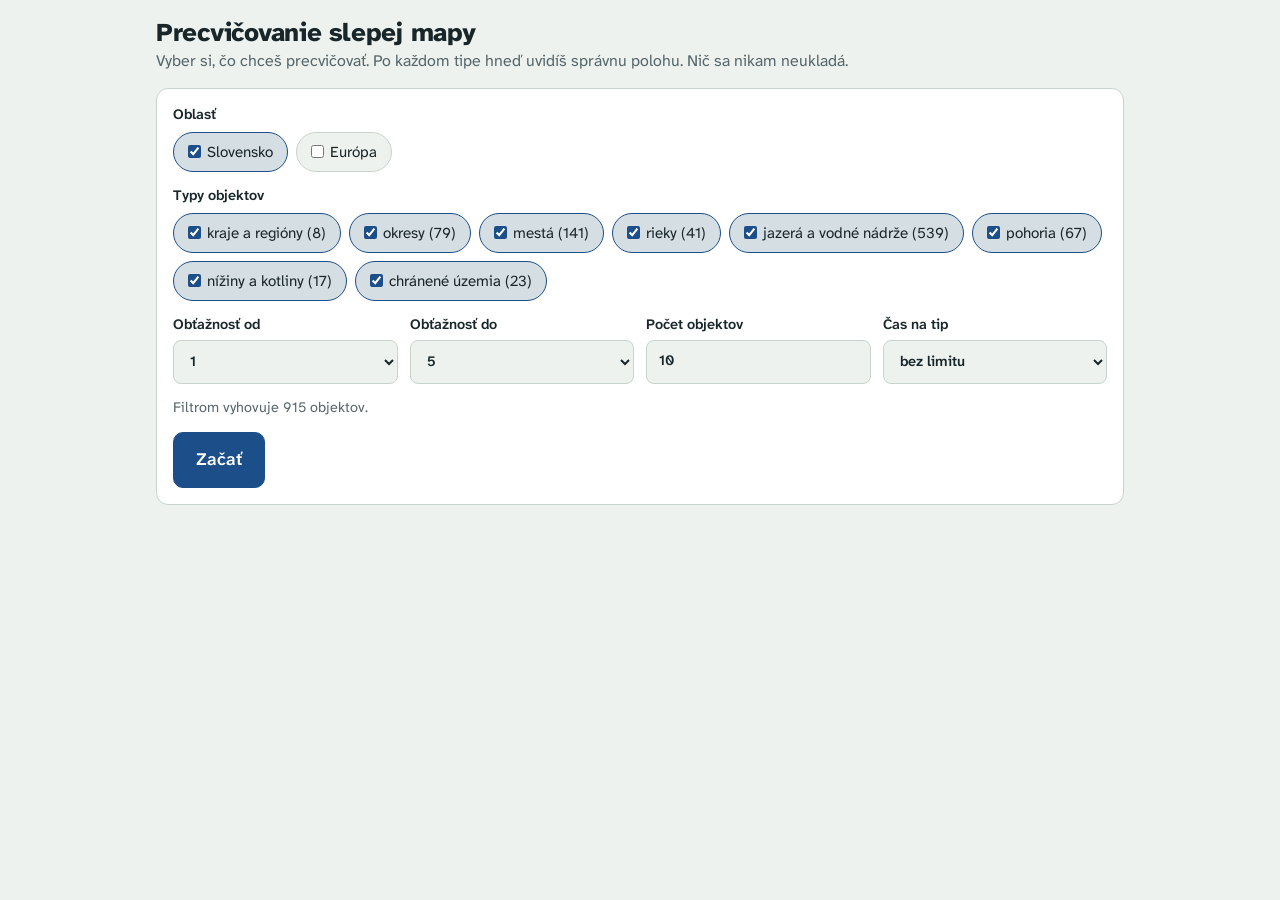
==== cvicenie.html @ 16618113 "Precvičovanie pre kohokoľvek a nové dáta Slovenska z FME - cvicenie.html: precvičovanie bez tabuľky " ====
<!DOCTYPE html>
<html lang="sk">
<head>
<meta charset="utf-8">
<meta name="viewport" content="width=device-width, initial-scale=1, viewport-fit=cover">
<title>Slepá mapa · precvičovanie</title>
<link rel="preconnect" href="https://fonts.googleapis.com">
<link rel="stylesheet" href="https://fonts.googleapis.com/css2?family=Atkinson+Hyperlegible+Next:wght@400;600;800&display=swap">
<link rel="stylesheet" href="css/app.css">
<link rel="icon" href="data:image/svg+xml,%3Csvg xmlns='http://www.w3.org/2000/svg' viewBox='0 0 32 32'%3E%3Crect width='32' height='32' rx='7' fill='%231c4f8a'/%3E%3Cpath d='M7 22l6-12 5 8 3-4 4 8z' fill='%23f5f7ea'/%3E%3Ccircle cx='21' cy='9' r='3' fill='%23ff74b4'/%3E%3C/svg%3E">
</head>
<body>
<main>
  <div class="wrap" id="c-wrap">
    <section id="c-load" data-screen="c"><p class="muted"><span class="spin"></span><span id="c-load-msg" data-i18n="common.loading">Načítavam…</span></p></section>

    <section id="c-fail" data-screen="c" hidden>
      <h1 data-i18n="c.title"></h1>
      <p id="c-fail-msg" class="alert"></p>
    </section>

    <section id="c-setup" data-screen="c" hidden>
      <div>
        <h1 data-i18n="c.title"></h1>
        <p class="muted" data-i18n="c.intro"></p>
      </div>
      <div class="panel">
        <fieldset><legend data-i18n="t.regions"></legend><div id="c-regions" class="chips"></div></fieldset>
        <fieldset><legend data-i18n="t.types"></legend><div id="c-types" class="chips"></div></fieldset>
        <div class="row">
          <label for="c-dmin"><span data-i18n="t.diff_from"></span><select id="c-dmin"></select></label>
          <label for="c-dmax"><span data-i18n="t.diff_to"></span><select id="c-dmax"></select></label>
          <label for="c-n"><span data-i18n="t.count"></span><input id="c-n" type="number" min="1" max="50" inputmode="numeric"></label>
          <label for="c-time"><span data-i18n="c.time"></span><select id="c-time"></select></label>
        </div>
        <p id="c-pool" class="small muted"></p>
        <div><button class="primary big" id="c-go" type="button" data-i18n="p.start" disabled></button></div>
      </div>
    </section>

    <section id="c-end" data-screen="c" class="results" hidden>
      <div class="task">
        <div><div class="kind" id="c-end-sub"></div><h1 data-i18n="c.end_title"></h1></div>
        <div class="bigpct" id="c-end-pct"></div>
      </div>
      <div class="row">
        <button class="primary" id="c-again" type="button" data-i18n="c.again"></button>
        <button id="c-wrong" type="button"></button>
        <button id="c-settings" type="button" data-i18n="c.settings"></button>
      </div>
      <div class="mapbox" id="r-mapbox"><svg id="r-map" class="map pan" role="img"></svg></div>
      <div class="legend small muted">
        <span><span class="dot" style="background:var(--tip)"></span><span data-i18n="map.legend_tip"></span></span>
        <span><span class="dot" style="background:var(--ok)"></span><span data-i18n="map.legend_ok"></span></span>
        <span data-i18n="p.tap_item"></span>
      </div>
      <ol class="reslist" id="r-list"></ol>
    </section>
  </div>

  <section id="c-game" data-screen="c" class="game" hidden>
    <div class="hud">
      <div class="task">
        <div><div class="kind" id="g-kind"></div><div class="name" id="g-name"></div></div>
        <div class="count"><b id="g-i"></b> / <span id="g-n"></span><br><span id="g-sec"></span></div>
      </div>
      <div class="bar" id="g-bar"><i></i></div>
    </div>
    <div class="mapbox" id="g-mapbox"><svg id="g-map" class="map" role="img"></svg></div>
    <div class="foot">
      <div class="verdict" id="g-msg"></div>
      <button class="primary big" id="g-btn" type="button" disabled></button>
    </div>
  </section>
</main>

<script src="js/geo.js"></script>
<script src="js/core.js"></script>
<script src="js/data.js"></script>
<script src="js/map.js"></script>
<script src="js/practice.js"></script>
</body>
</html>
---- css/app.css ----
/* Slepá mapa: vzhľad stránky žiaka aj učiteľa. Najprv mobil na výšku, väčšie obrazovky dostanú viac miesta. */
:root{
  --bg:#eef2ee; --panel:#ffffff; --ink:#18262a; --muted:#56666a; --line:#c9d3cd;
  --map-bg:#dbe4e5; --land:#f5f7ea; --land-o:#e6ebe2; --border:#3f5148; --nb:#8a9a93; --adm:#8f9c95; --water:#4f8fb5; --city:#5a5148; --custom:#8b5a2b;
  --tip:#b3206b; --ok:#0d7a5f; --accent:#1c4f8a; --on-accent:#ffffff; --warn:#a2420b; --warn-bg:#fbe9dc; --ok-bg:#e1f2ec;
  --font:"Atkinson Hyperlegible Next",system-ui,"Segoe UI",Roboto,sans-serif;
  color-scheme:light;
}
@media (prefers-color-scheme: dark){ :root{
  --bg:#121a1c; --panel:#1a2528; --ink:#e6eeec; --muted:#9db0ae; --line:#2f3f42;
  --map-bg:#0e1618; --land:#27362f; --land-o:#1b2725; --border:#a9c0b3; --nb:#5f7376; --adm:#6d8285; --water:#5aa3cf; --city:#cfc6b8; --custom:#d39a5c;
  --tip:#ff74b4; --ok:#45d3a9; --accent:#74aef2; --on-accent:#0c1a2a; --warn:#f0a36b; --warn-bg:#3a2516; --ok-bg:#12302a; color-scheme:dark } }
*{box-sizing:border-box}
[hidden]{display:none!important}
html,body{margin:0}
body{background:var(--bg);color:var(--ink);font-family:var(--font);font-size:16px;line-height:1.45;-webkit-text-size-adjust:100%}
.wrap{max-width:1000px;margin:0 auto;padding:18px 16px 40px}
section,.stack{display:flex;flex-direction:column;gap:16px}
.stack.tight{gap:10px}
h1{font-size:1.6rem;font-weight:800;margin:0;letter-spacing:-.01em;line-height:1.2}
h2{font-size:1.2rem;font-weight:800;margin:0}
h3{font-size:1rem;font-weight:800;margin:0}
p{margin:0}
.muted{color:var(--muted)} .small{font-size:.9rem}
.ok{color:var(--ok);font-weight:600} .bad{color:var(--warn);font-weight:600}
.alert{background:var(--warn-bg);color:var(--warn);font-weight:700;border:2px solid var(--warn);border-radius:10px;padding:12px 14px}
.note{background:var(--ok-bg);border-radius:10px;padding:12px 14px}
.panel{background:var(--panel);border:1px solid var(--line);border-radius:12px;padding:16px;display:flex;flex-direction:column;gap:14px}
.row{display:flex;flex-wrap:wrap;gap:12px;align-items:flex-end}
.row > *{min-width:0}
label{display:flex;flex-direction:column;gap:4px;font-weight:600;font-size:.9rem;flex:1 1 140px}
label.inline{flex-direction:row;align-items:center;gap:8px;flex:0 1 auto}
input,select{font:inherit;color:var(--ink);background:var(--bg);border:1px solid var(--line);border-radius:8px;padding:10px 12px;width:100%;min-height:44px}
input[type=checkbox],input[type=radio]{width:auto;min-height:0;padding:0;margin:0;accent-color:var(--accent)}
fieldset{border:0;padding:0;margin:0;display:flex;flex-direction:column;gap:8px;min-width:0}
legend{font-weight:600;font-size:.9rem;padding:0;margin-bottom:6px}
.chips{display:flex;flex-wrap:wrap;gap:8px}
.chip{flex:0 0 auto;flex-direction:row;align-items:center;gap:6px;font-weight:400;font-size:.95rem;border:1px solid var(--line);border-radius:999px;padding:8px 14px;background:var(--bg);cursor:pointer;min-height:40px}
.chip:has(input:checked){border-color:var(--accent);background:color-mix(in srgb,var(--accent) 12%,var(--bg))}
button{font:inherit;font-weight:600;border-radius:10px;border:1px solid var(--line);background:var(--panel);color:var(--ink);padding:10px 16px;cursor:pointer;min-height:44px;touch-action:manipulation}
button.primary{background:var(--accent);border-color:var(--accent);color:var(--on-accent)}
a.button{display:inline-flex;align-items:center;justify-content:center;font-weight:600;border-radius:10px;border:1px solid var(--line);background:var(--panel);color:var(--ink);padding:10px 16px;min-height:44px;text-decoration:none}
a.button.primary{background:var(--accent);border-color:var(--accent);color:var(--on-accent)}
a.button.big{font-size:1.1rem;padding:14px 22px;min-height:54px}
button.big{font-size:1.1rem;padding:14px 22px;min-height:54px}
button.mini{padding:4px 10px;font-size:.85rem;min-height:34px}
button.icon{width:44px;padding:0;font-size:1.15rem}
button:disabled{opacity:.45;cursor:not-allowed}
button:focus-visible,input:focus-visible,select:focus-visible,a:focus-visible{outline:3px solid var(--accent);outline-offset:2px}
a{color:var(--accent);overflow-wrap:anywhere}
.linkbtn{border:0;background:none;padding:0;min-height:0;color:var(--accent);text-decoration:underline;font-weight:400;text-align:left}
ul.rules{margin:0;padding-left:1.2em;display:flex;flex-direction:column;gap:6px}
.seg{display:inline-flex;border:1px solid var(--line);border-radius:10px;overflow:hidden;align-self:flex-start}
.seg button{border:0;border-radius:0;background:var(--bg);color:var(--muted)}
.seg button.on{background:var(--accent);color:var(--on-accent)}
.spin{display:inline-block;width:1em;height:1em;border:3px solid var(--line);border-top-color:var(--accent);border-radius:50%;animation:spin .8s linear infinite;vertical-align:-.15em;margin-right:.5em}
@keyframes spin{to{transform:rotate(360deg)}}

/* mapa */
.mapbox{position:relative;border:1px solid var(--line);border-radius:12px;overflow:hidden;background:var(--map-bg)}
.mapbox.fixed{aspect-ratio:3/2;max-height:70vh}
@media (max-width:640px){.mapbox.fixed{aspect-ratio:1/1}}
.map{position:absolute;inset:0;display:block;width:100%;height:100%;touch-action:none;cursor:crosshair;user-select:none;-webkit-user-select:none;-webkit-touch-callout:none}
.map.pan{cursor:grab}
.zoom{position:absolute;right:8px;top:8px;display:flex;flex-direction:column;gap:6px}
.zoom button{width:44px;height:44px;padding:0;font-size:1.35rem;line-height:1;opacity:.92}
.mapmsg{position:absolute;inset:0;display:flex;align-items:center;justify-content:center;color:var(--muted);pointer-events:none}
.legend{display:flex;gap:8px 16px;flex-wrap:wrap;align-items:center}
.dot{display:inline-block;width:.8em;height:.8em;border-radius:50%;margin-right:.35em;vertical-align:-.05em}

/* žiak */
.names{display:grid;grid-template-columns:repeat(auto-fill,minmax(160px,1fr));gap:8px}
.namebtn{text-align:left;padding:14px;min-height:54px}
.game{display:flex;flex-direction:column;height:100vh;height:100dvh;max-width:1200px;margin:0 auto;gap:0}
.hud{padding:10px 14px 8px;display:flex;flex-direction:column;gap:6px}
.task{display:flex;justify-content:space-between;align-items:flex-end;gap:12px}
.task .name{font-size:1.65rem;font-weight:800;line-height:1.1;overflow-wrap:anywhere}
.task .kind{font-size:.9rem;color:var(--muted)}
.count{font-variant-numeric:tabular-nums;color:var(--muted);text-align:right;white-space:nowrap;font-size:.95rem}
.count b{color:var(--ink);font-size:1.25rem}
.bar{height:8px;background:var(--line);border-radius:4px;overflow:hidden}
.bar > i{display:block;height:100%;width:100%;background:var(--accent);transition:width .2s linear}
.bar.low > i{background:var(--warn)}
.game .mapbox{flex:1 1 auto;min-height:200px;margin:0 8px;border-radius:12px}
.foot{padding:10px 14px calc(12px + env(safe-area-inset-bottom));display:flex;gap:12px;align-items:center;justify-content:space-between}
.verdict{font-weight:600;flex:1 1 auto}
.verdict b{font-size:1.35rem;font-weight:800;font-variant-numeric:tabular-nums}
.foot button{flex:0 0 auto}
.score{display:flex;flex-wrap:wrap;gap:8px 32px}
.score div{display:flex;flex-direction:column}
.score b{font-size:1.6rem;font-weight:800;line-height:1.15;font-variant-numeric:tabular-nums}
.bigpct{font-size:3rem;font-weight:800;line-height:1;font-variant-numeric:tabular-nums}
.cover{position:fixed;inset:0;z-index:20;background:rgba(10,18,20,.85);display:flex;align-items:center;justify-content:center;padding:16px;cursor:pointer}
.cover .alert{max-width:420px;text-align:center;font-size:1.15rem}
.results .mapbox{height:62vh;height:62dvh;min-height:280px}
.reslist{list-style:none;margin:0;padding:0;display:flex;flex-direction:column;gap:6px}
.reslist button{width:100%;display:grid;grid-template-columns:34px 1fr auto;gap:10px;align-items:center;text-align:left;font-weight:400;padding:10px 12px}
.reslist button.sel{border-color:var(--accent);box-shadow:0 0 0 2px var(--accent) inset}
.tipnum{display:inline-flex;align-items:center;justify-content:center;width:28px;height:28px;border-radius:50%;background:var(--tip);color:#fff;font-weight:800;font-size:.9rem}
.tipnum.none{background:var(--muted)}
.reslist .r{text-align:right;font-variant-numeric:tabular-nums;font-weight:700;white-space:nowrap}
.reslist .r span{display:block;font-weight:400;color:var(--muted);font-size:.85rem}
.sheet{width:100%;height:auto;border:1px solid var(--line);border-radius:10px;display:block;background:#fff}

/* učiteľ */
.top{display:flex;justify-content:space-between;align-items:center;gap:12px;flex-wrap:wrap}
.tabs{display:flex;gap:4px;flex-wrap:wrap;border-bottom:2px solid var(--line)}
.tabs button{border:0;border-radius:8px 8px 0 0;background:none;color:var(--muted);padding:10px 14px;margin-bottom:-2px;border-bottom:3px solid transparent;min-height:44px}
.tabs button.on{color:var(--ink);border-bottom-color:var(--accent)}
.tablebox{overflow-x:auto;background:var(--panel);border:1px solid var(--line);border-radius:12px}
table{border-collapse:collapse;width:100%;font-size:.95rem}
th,td{text-align:left;padding:8px 12px;border-bottom:1px solid var(--line);vertical-align:middle}
th{font-size:.78rem;text-transform:uppercase;letter-spacing:.04em;color:var(--muted);font-weight:600}
tr:last-child td{border-bottom:0}
.tablebox td:first-child{white-space:nowrap}
td.num,th.num{text-align:right;font-variant-numeric:tabular-nums}
td.num{font-weight:600}
tr.sel td{background:var(--bg)}
.badge{display:inline-block;font-size:.8rem;font-weight:600;border:1px solid var(--line);border-radius:999px;padding:2px 10px;color:var(--muted);vertical-align:middle;white-space:nowrap}
.badge.open{color:var(--ok);border-color:var(--ok)}
.qr{width:150px;flex:0 0 auto;background:#fff;border-radius:8px;padding:4px}
.qr svg{display:block;width:100%;height:auto}
.qrbig{background:#fff;border-radius:16px;padding:20px;display:flex;flex-direction:column;align-items:center;gap:12px;color:#18262a;max-width:min(92vw,620px);cursor:default}
.qrbig .qr{width:min(80vw,72vh,560px);padding:0}
.qrbig b{font-size:1.4rem}
.testhead{display:flex;gap:16px;justify-content:space-between;align-items:flex-start;flex-wrap:wrap}
.slots{list-style:none;margin:0;padding:0;display:flex;flex-direction:column;gap:8px}
.slot{display:grid;grid-template-columns:30px 1fr auto auto;gap:6px;align-items:center}
.slot .n{color:var(--muted);font-variant-numeric:tabular-nums;text-align:right}
.combo{position:relative}
.combo input{padding-right:12px}
.combo input.filled{font-weight:600}
.combo .hint{position:absolute;right:12px;top:50%;transform:translateY(-50%);font-size:.8rem;color:var(--muted);pointer-events:none;white-space:nowrap}
.sugg{position:absolute;left:0;right:0;top:calc(100% + 4px);z-index:15;background:var(--panel);border:1px solid var(--line);border-radius:10px;box-shadow:0 8px 24px rgba(0,0,0,.18);list-style:none;margin:0;padding:4px;max-height:320px;overflow:auto}
.sugg li{padding:9px 10px;border-radius:8px;cursor:pointer;display:flex;flex-wrap:wrap;justify-content:space-between;gap:2px 10px;align-items:baseline}
.sugg li.act,.sugg li:hover{background:var(--bg)}
.sugg li span{font-size:.82rem;color:var(--muted);white-space:nowrap}
.sugg li.empty{cursor:default;color:var(--muted)}
.kv{display:grid;grid-template-columns:auto 1fr;gap:4px 14px;font-size:.95rem}
.kv dt{color:var(--muted)} .kv dd{margin:0}
.objnav{display:grid;grid-template-columns:auto 1fr auto;gap:8px;align-items:end}
footer.foot2{margin-top:28px;color:var(--muted);font-size:.85rem;display:flex;gap:12px;flex-wrap:wrap;justify-content:space-between}
/* telefón na šírku: menej miesta nad a pod mapou */
@media (max-height:520px) and (orientation:landscape){
  .hud{padding:6px 14px 4px;gap:4px}
  .task .name{font-size:1.25rem}
  .task .kind{font-size:.8rem}
  .foot{padding:6px 14px calc(6px + env(safe-area-inset-bottom))}
  .foot button.big{min-height:44px;padding:8px 18px;font-size:1rem}
  .verdict b{font-size:1.1rem}
}
@media (max-width:640px){
  .wrap{padding:14px 12px 32px}
  .slot{grid-template-columns:22px 1fr auto auto;align-items:start}
  .slot .n{padding-top:12px}
  .combo .hint{position:static;transform:none;display:block;margin:3px 0 0 4px;white-space:normal}
  th,td{padding:8px 8px}
}
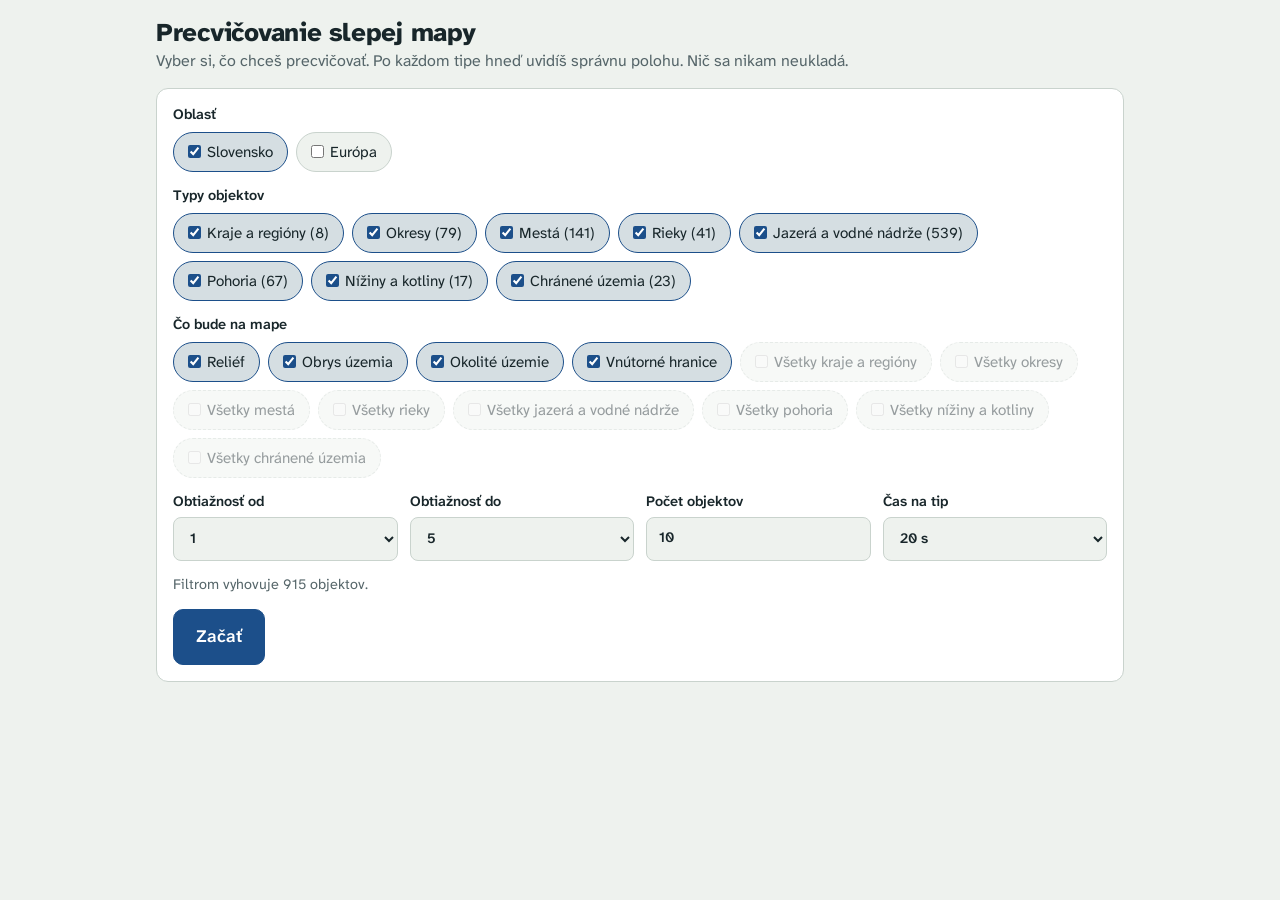
==== commit 76d4bc6c: "Verzia 2.1: dozor, pripravené testy, Učiteľ, Externí, neprítomní - Trieda a názov testu povinné, bez" ====
--- a/cvicenie.html
+++ b/cvicenie.html
@@ -27,6 +27,7 @@
       <div class="panel">
         <fieldset><legend data-i18n="t.regions"></legend><div id="c-regions" class="chips"></div></fieldset>
         <fieldset><legend data-i18n="t.types"></legend><div id="c-types" class="chips"></div></fieldset>
+        <fieldset><legend data-i18n="t.on_map"></legend><div id="c-base" class="chips"></div></fieldset>
         <div class="row">
           <label for="c-dmin"><span data-i18n="t.diff_from"></span><select id="c-dmin"></select></label>
           <label for="c-dmax"><span data-i18n="t.diff_to"></span><select id="c-dmax"></select></label>
@@ -61,7 +62,7 @@
   <section id="c-game" data-screen="c" class="game" hidden>
     <div class="hud">
       <div class="task">
-        <div><div class="kind" id="g-kind"></div><div class="name" id="g-name"></div></div>
+        <div class="name" id="g-name"></div>
         <div class="count"><b id="g-i"></b> / <span id="g-n"></span><br><span id="g-sec"></span></div>
       </div>
       <div class="bar" id="g-bar"><i></i></div>
--- a/css/app.css
+++ b/css/app.css
@@ -37,6 +37,8 @@
 .chips{display:flex;flex-wrap:wrap;gap:8px}
 .chip{flex:0 0 auto;flex-direction:row;align-items:center;gap:6px;font-weight:400;font-size:.95rem;border:1px solid var(--line);border-radius:999px;padding:8px 14px;background:var(--bg);cursor:pointer;min-height:40px}
 .chip:has(input:checked){border-color:var(--accent);background:color-mix(in srgb,var(--accent) 12%,var(--bg))}
+.chip:has(input:disabled){opacity:.45;cursor:not-allowed;border-style:dashed}
+.invalid{border-color:var(--warn)!important;box-shadow:0 0 0 2px var(--warn)}
 button{font:inherit;font-weight:600;border-radius:10px;border:1px solid var(--line);background:var(--panel);color:var(--ink);padding:10px 16px;cursor:pointer;min-height:44px;touch-action:manipulation}
 button.primary{background:var(--accent);border-color:var(--accent);color:var(--on-accent)}
 a.button{display:inline-flex;align-items:center;justify-content:center;font-weight:600;border-radius:10px;border:1px solid var(--line);background:var(--panel);color:var(--ink);padding:10px 16px;min-height:44px;text-decoration:none}
@@ -71,6 +73,8 @@
 /* žiak */
 .names{display:grid;grid-template-columns:repeat(auto-fill,minmax(160px,1fr));gap:8px}
 .namebtn{text-align:left;padding:14px;min-height:54px}
+.namebtn.teacher{border-style:dashed;color:var(--muted)}
+.names .sep{grid-column:1/-1;border-top:1px solid var(--line);margin:6px 0 2px}
 .game{display:flex;flex-direction:column;height:100vh;height:100dvh;max-width:1200px;margin:0 auto;gap:0}
 .hud{padding:10px 14px 8px;display:flex;flex-direction:column;gap:6px}
 .task{display:flex;justify-content:space-between;align-items:flex-end;gap:12px}
@@ -139,6 +143,13 @@
 .kv{display:grid;grid-template-columns:auto 1fr;gap:4px 14px;font-size:.95rem}
 .kv dt{color:var(--muted)} .kv dd{margin:0}
 .objnav{display:grid;grid-template-columns:auto 1fr auto;gap:8px;align-items:end}
+.avgbox{display:flex;align-items:flex-end;gap:8px 20px;flex-wrap:wrap}
+.avgbox .bigpct{margin-top:2px}
+.listbtn{align-self:flex-start}
+.qrbig .bad{font-size:1rem;text-align:center}
+td.absent{color:var(--muted)}
+td.act{text-align:right;white-space:nowrap}
+body.dozor #t-nav,body.dozor #sub-tabs,body.dozor #test-dozor-btn{display:none!important}
 footer.foot2{margin-top:28px;color:var(--muted);font-size:.85rem;display:flex;gap:12px;flex-wrap:wrap;justify-content:space-between}
 /* telefón na šírku: menej miesta nad a pod mapou */
 @media (max-height:520px) and (orientation:landscape){
@@ -156,3 +167,21 @@
   .combo .hint{position:static;transform:none;display:block;margin:3px 0 0 4px;white-space:normal}
   th,td{padding:8px 8px}
 }
+
+/* papier pre dozor (tlač) */
+#print-sheet{display:none}
+@media print{
+  @page{size:A4;margin:14mm}
+  body{background:#fff;color:#000}
+  body > *:not(#print-sheet){display:none!important}
+  #print-sheet{display:block!important;font-size:12pt;line-height:1.4}
+  #print-sheet h1{font-size:20pt;margin:0 0 4px}
+  #print-sheet h2{font-size:14pt;margin:14px 0 6px}
+  #print-sheet .pr-qrs{display:flex;gap:10mm;margin:8mm 0}
+  #print-sheet .pr-qr{flex:1 1 0;border:1px solid #999;border-radius:4mm;padding:5mm;text-align:center}
+  #print-sheet .pr-qr h2{margin:0 0 4mm}
+  #print-sheet .qr{width:62mm;margin:0 auto;padding:0}
+  #print-sheet .pr-url{font-size:7pt;color:#444;overflow-wrap:anywhere;margin-top:3mm}
+  #print-sheet ol{margin:0;padding-left:1.3em}
+  #print-sheet li{margin-bottom:2mm}
+}
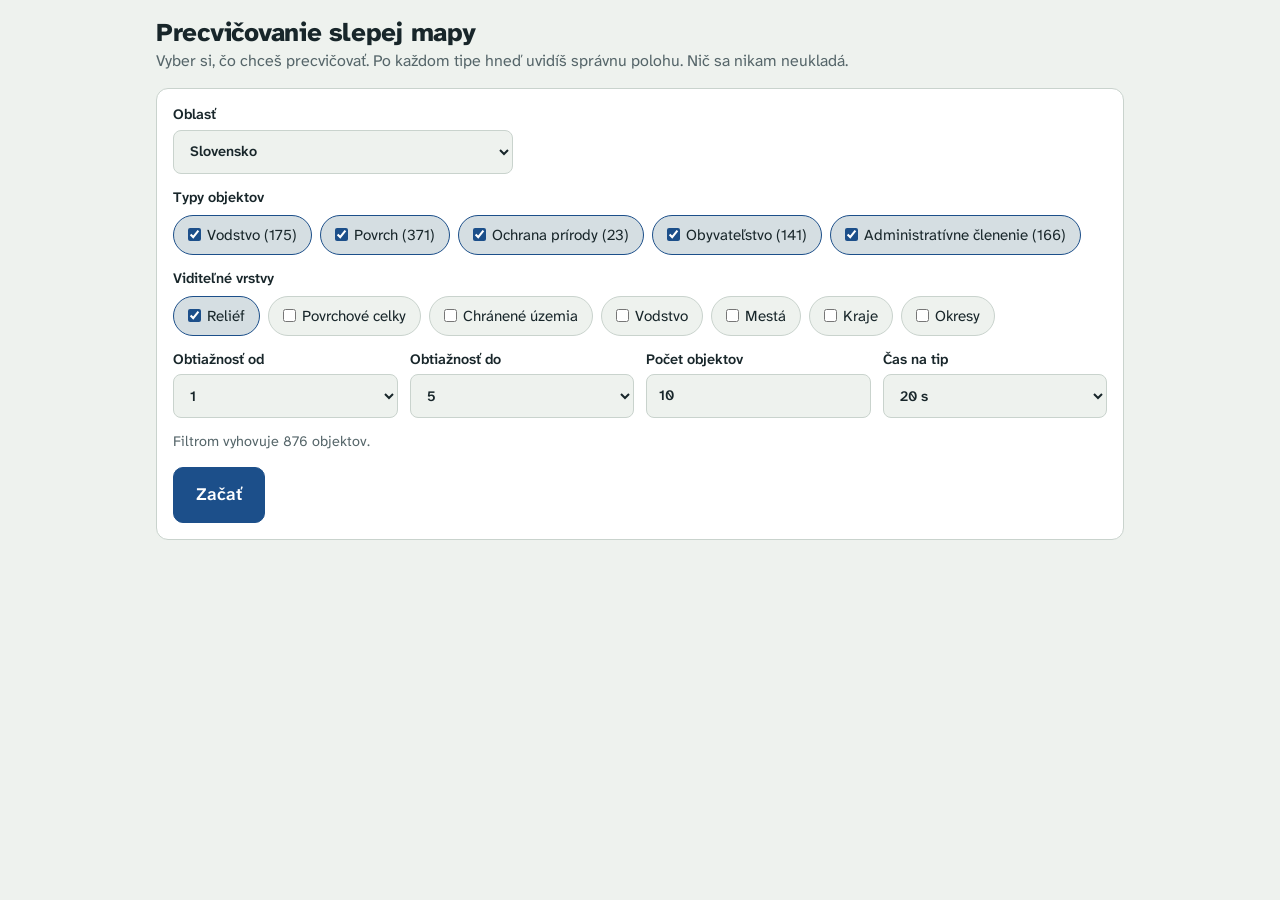
==== commit 01df47b6: "Verzia 2.3: krátka adresa, jedna oblasť, výber po skupinách, viditeľné vrstvy - precvičovanie na úvo" ====
--- a/cvicenie.html
+++ b/cvicenie.html
@@ -2,83 +2,9 @@
 <html lang="sk">
 <head>
 <meta charset="utf-8">
-<meta name="viewport" content="width=device-width, initial-scale=1, viewport-fit=cover">
 <title>Slepá mapa · precvičovanie</title>
-<link rel="preconnect" href="https://fonts.googleapis.com">
-<link rel="stylesheet" href="https://fonts.googleapis.com/css2?family=Atkinson+Hyperlegible+Next:wght@400;600;800&display=swap">
-<link rel="stylesheet" href="css/app.css">
-<link rel="icon" href="data:image/svg+xml,%3Csvg xmlns='http://www.w3.org/2000/svg' viewBox='0 0 32 32'%3E%3Crect width='32' height='32' rx='7' fill='%231c4f8a'/%3E%3Cpath d='M7 22l6-12 5 8 3-4 4 8z' fill='%23f5f7ea'/%3E%3Ccircle cx='21' cy='9' r='3' fill='%23ff74b4'/%3E%3C/svg%3E">
+<script>location.replace('./' + location.search + location.hash);</script>
+<meta http-equiv="refresh" content="0; url=./">
 </head>
-<body>
-<main>
-  <div class="wrap" id="c-wrap">
-    <section id="c-load" data-screen="c"><p class="muted"><span class="spin"></span><span id="c-load-msg" data-i18n="common.loading">Načítavam…</span></p></section>
-
-    <section id="c-fail" data-screen="c" hidden>
-      <h1 data-i18n="c.title"></h1>
-      <p id="c-fail-msg" class="alert"></p>
-    </section>
-
-    <section id="c-setup" data-screen="c" hidden>
-      <div>
-        <h1 data-i18n="c.title"></h1>
-        <p class="muted" data-i18n="c.intro"></p>
-      </div>
-      <div class="panel">
-        <fieldset><legend data-i18n="t.regions"></legend><div id="c-regions" class="chips"></div></fieldset>
-        <fieldset><legend data-i18n="t.types"></legend><div id="c-types" class="chips"></div></fieldset>
-        <fieldset><legend data-i18n="t.on_map"></legend><div id="c-base" class="chips"></div></fieldset>
-        <div class="row">
-          <label for="c-dmin"><span data-i18n="t.diff_from"></span><select id="c-dmin"></select></label>
-          <label for="c-dmax"><span data-i18n="t.diff_to"></span><select id="c-dmax"></select></label>
-          <label for="c-n"><span data-i18n="t.count"></span><input id="c-n" type="number" min="1" max="50" inputmode="numeric"></label>
-          <label for="c-time"><span data-i18n="c.time"></span><select id="c-time"></select></label>
-        </div>
-        <p id="c-pool" class="small muted"></p>
-        <div><button class="primary big" id="c-go" type="button" data-i18n="p.start" disabled></button></div>
-      </div>
-    </section>
-
-    <section id="c-end" data-screen="c" class="results" hidden>
-      <div class="task">
-        <div><div class="kind" id="c-end-sub"></div><h1 data-i18n="c.end_title"></h1></div>
-        <div class="bigpct" id="c-end-pct"></div>
-      </div>
-      <div class="row">
-        <button class="primary" id="c-again" type="button" data-i18n="c.again"></button>
-        <button id="c-wrong" type="button"></button>
-        <button id="c-settings" type="button" data-i18n="c.settings"></button>
-      </div>
-      <div class="mapbox" id="r-mapbox"><svg id="r-map" class="map pan" role="img"></svg></div>
-      <div class="legend small muted">
-        <span><span class="dot" style="background:var(--tip)"></span><span data-i18n="map.legend_tip"></span></span>
-        <span><span class="dot" style="background:var(--ok)"></span><span data-i18n="map.legend_ok"></span></span>
-        <span data-i18n="p.tap_item"></span>
-      </div>
-      <ol class="reslist" id="r-list"></ol>
-    </section>
-  </div>
-
-  <section id="c-game" data-screen="c" class="game" hidden>
-    <div class="hud">
-      <div class="task">
-        <div class="name" id="g-name"></div>
-        <div class="count"><b id="g-i"></b> / <span id="g-n"></span><br><span id="g-sec"></span></div>
-      </div>
-      <div class="bar" id="g-bar"><i></i></div>
-    </div>
-    <div class="mapbox" id="g-mapbox"><svg id="g-map" class="map" role="img"></svg></div>
-    <div class="foot">
-      <div class="verdict" id="g-msg"></div>
-      <button class="primary big" id="g-btn" type="button" disabled></button>
-    </div>
-  </section>
-</main>
-
-<script src="js/geo.js"></script>
-<script src="js/core.js"></script>
-<script src="js/data.js"></script>
-<script src="js/map.js"></script>
-<script src="js/practice.js"></script>
-</body>
+<body><p>Precvičovanie je presunuté na <a href="./">úvodnú stránku aplikácie</a>.</p></body>
 </html>
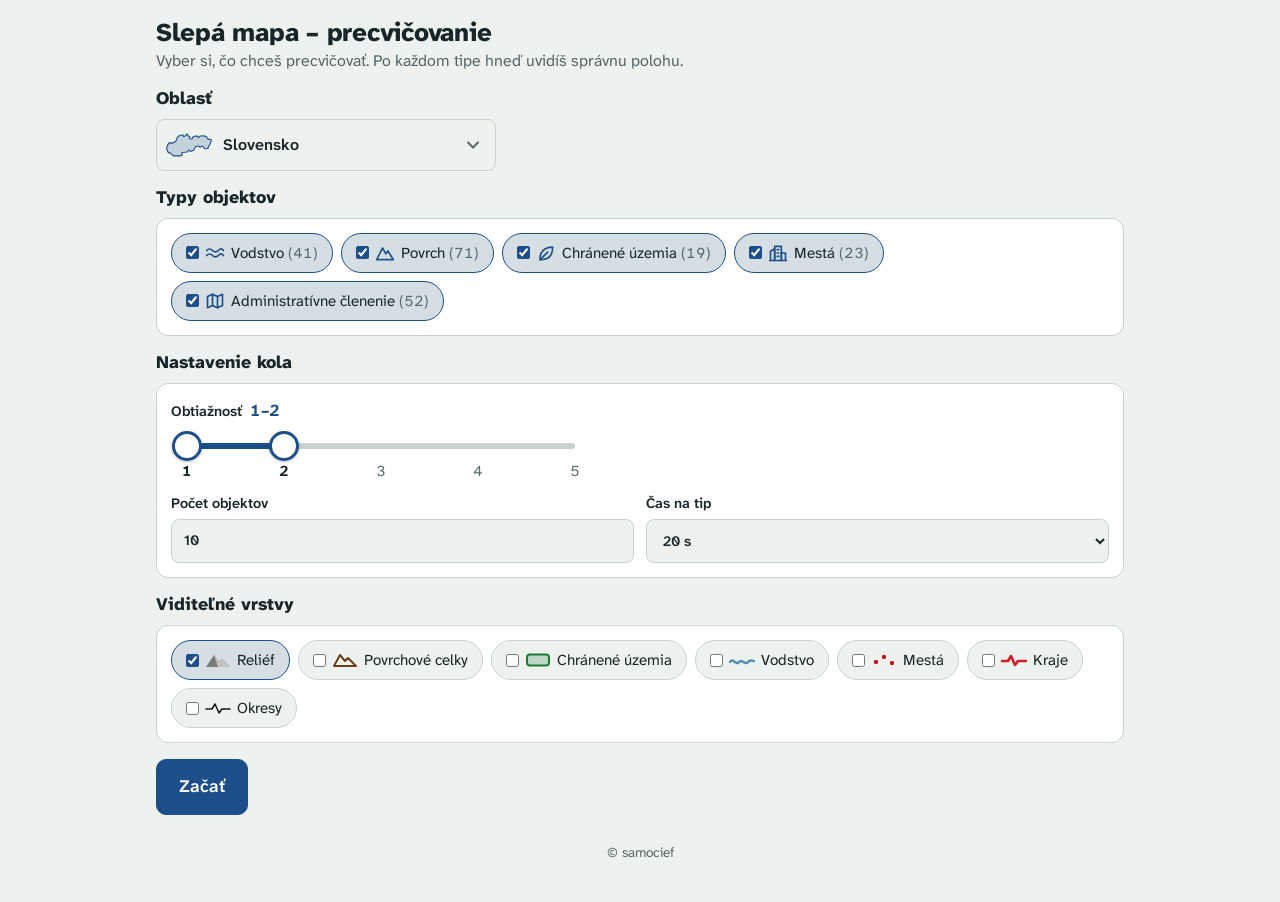
==== commit 7d54bf90: "2.11.1: nadpis „Slepá mapa – precvičovanie“, podpis © samocief Co-Authored-By: Claude Opus 5.5 <nore" ====
--- a/cvicenie.html
+++ b/cvicenie.html
@@ -2,7 +2,7 @@
 <html lang="sk">
 <head>
 <meta charset="utf-8">
-<title>Slepá mapa · precvičovanie</title>
+<title>Slepá mapa – precvičovanie</title>
 <script>location.replace('./' + location.search + location.hash);</script>
 <meta http-equiv="refresh" content="0; url=./">
 </head>
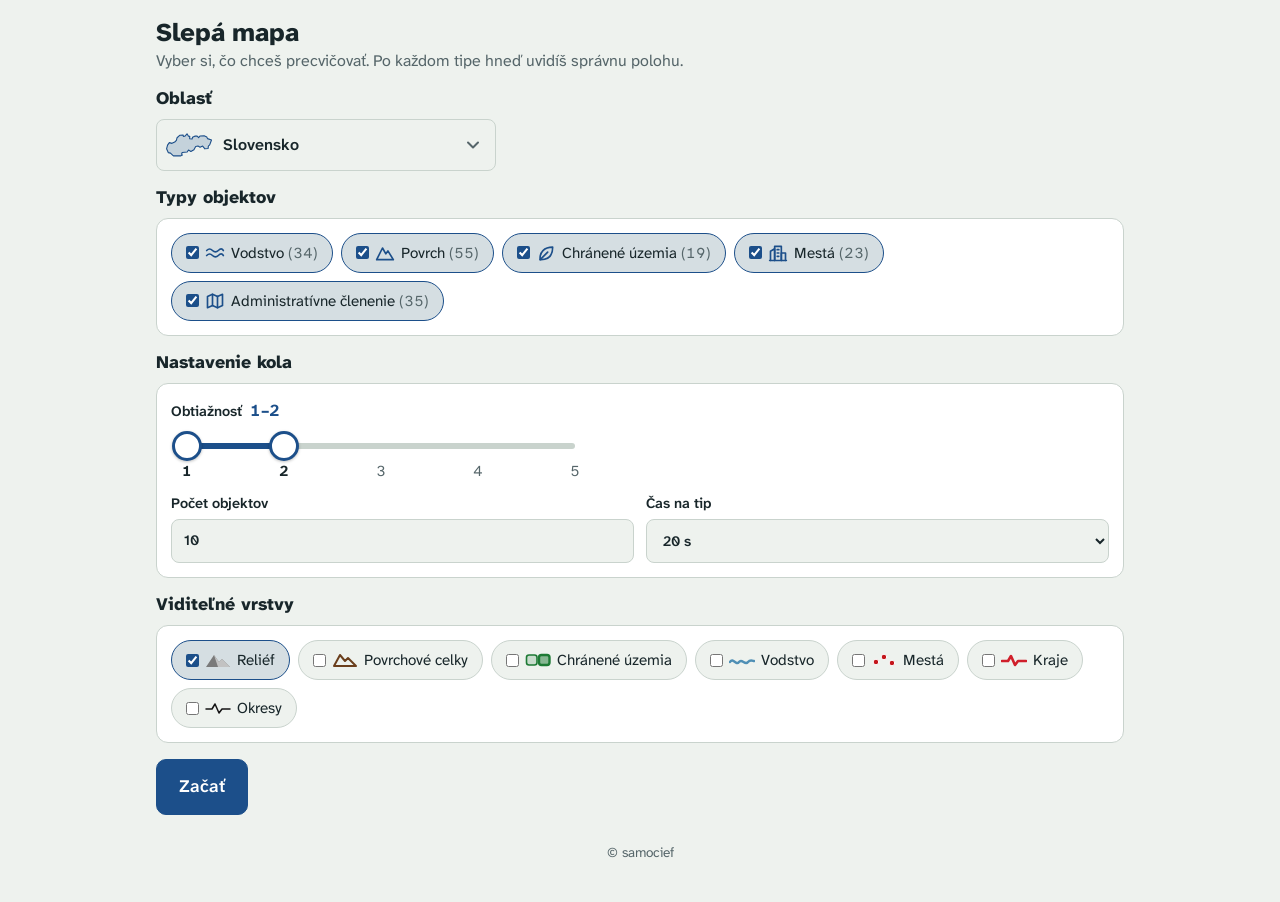
==== commit 396506e2: "Nadpis precvičovania: Slepá mapa Co-Authored-By: Claude Opus 5.5 <noreply@anthropic.com> Claude-Sess" ====
--- a/cvicenie.html
+++ b/cvicenie.html
@@ -2,7 +2,7 @@
 <html lang="sk">
 <head>
 <meta charset="utf-8">
-<title>Slepá mapa – precvičovanie</title>
+<title>Slepá mapa</title>
 <script>location.replace('./' + location.search + location.hash);</script>
 <meta http-equiv="refresh" content="0; url=./">
 </head>
